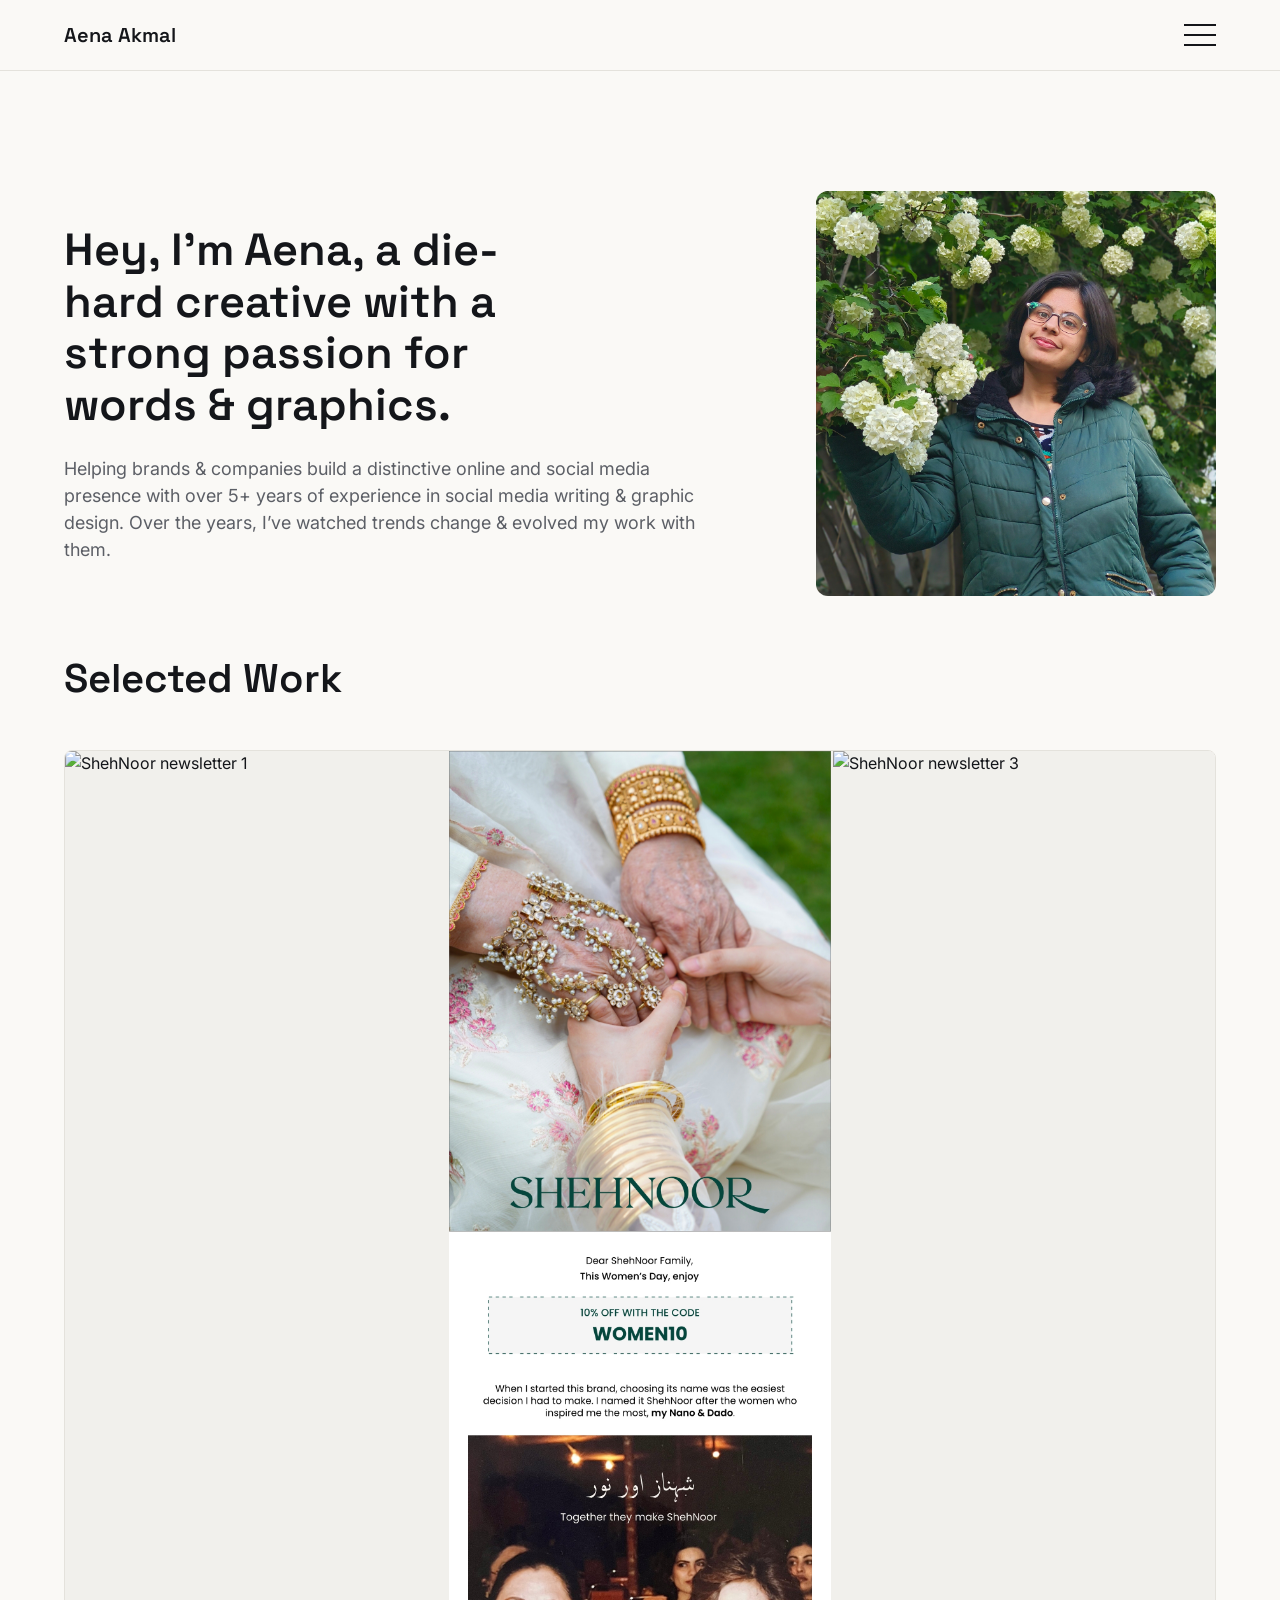
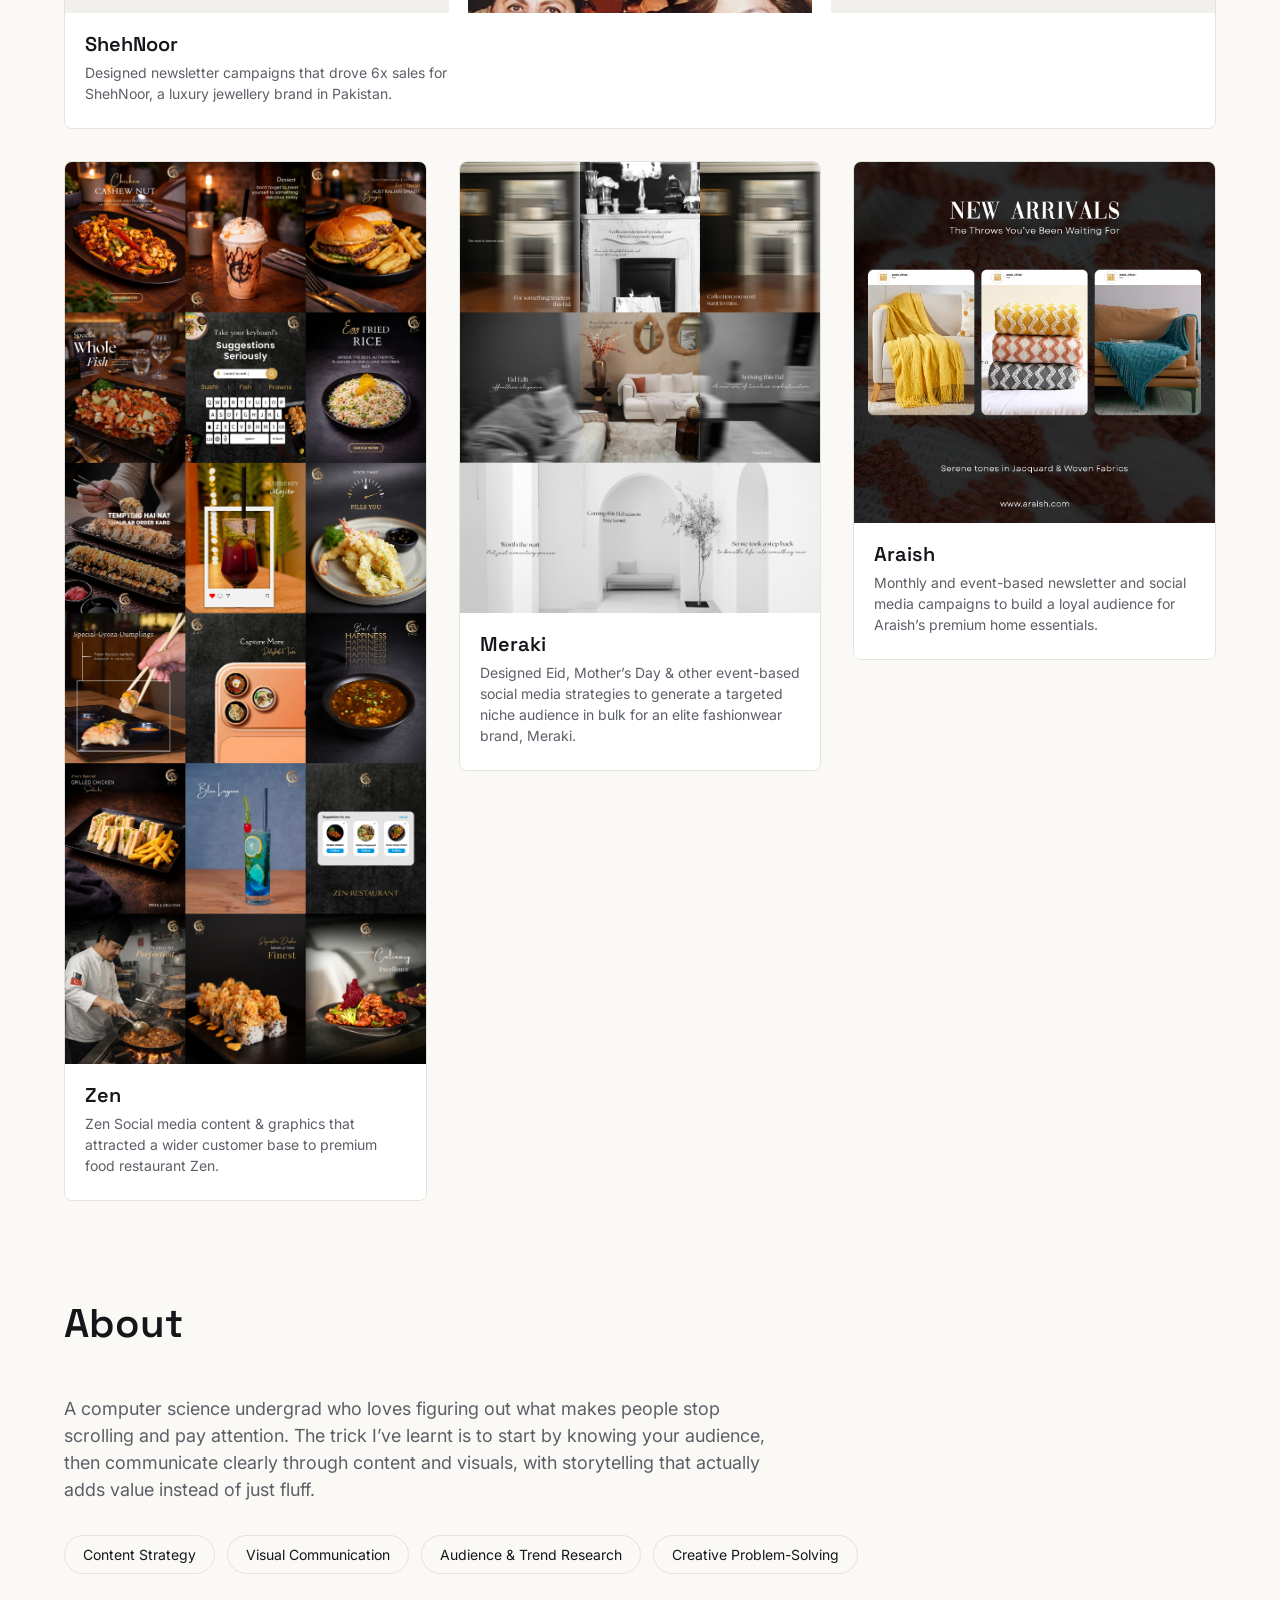
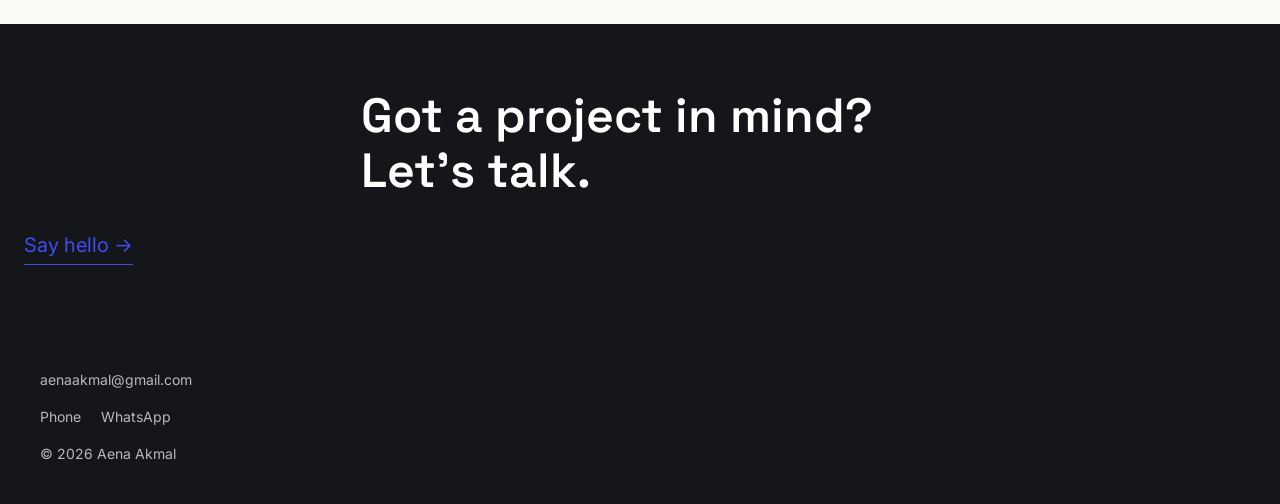
==== index.html @ 73b314c3 "Initial portfolio website" ====
<!doctype html>
<html lang="en">
<head>
  <meta charset="UTF-8">
  <meta name="viewport" content="width=device-width, initial-scale=1.0">

  <!-- ===== EDIT ME: page title + description (shows in browser tab / Google) ===== -->
  <title>Your Name — Portfolio</title>
  <meta name="description" content="Portfolio of Your Name — projects in [your field, e.g. web development].">

  <link rel="preconnect" href="https://fonts.googleapis.com">
  <link rel="preconnect" href="https://fonts.gstatic.com" crossorigin>
  <link href="https://fonts.googleapis.com/css2?family=Space+Grotesk:wght@400;500;600;700&family=Inter:wght@400;500;600&display=swap" rel="stylesheet">

  <link rel="stylesheet" href="style.css">

  <!-- ===== OPTIONAL: replace with your own favicon file ===== -->
  <!-- <link rel="icon" href="favicon.png"> -->

  <style>
  /* ==========================================================
     HERO — two column: text left, image right
  ========================================================== */
  .hero {
    display: flex;
    align-items: center;
    gap: 40px;
    padding-top: 120px;
    padding-bottom: 10px;
  }

  .hero-text {
    flex: 1;
    min-width: 0; /* stops long text from forcing the column wider than intended */
  }

  .hero-text h1 {
    font-size: clamp(32px, 4.5vw, 45px);
  }

  .hero-sub {
    margin-top: 24px;
    max-width: 60ch;
    font-size: 18px;
    color: var(--color-text-muted);
  }

  .hero-image {
    flex: 0 0 400px; /* fixed width column on desktop */
  }

  .hero-image img {
    width: 100%;
    height: auto;
    border-radius: 12px;
    object-fit: cover;
  }

  /* Stack into a single column on smaller screens, image below text */
  @media (max-width: 800px) {
    .hero {
      flex-direction: column;
      align-items: stretch;
      gap: 32px;
    }

    .hero-image {
      flex: none;
      width: 100%;
    }
  }
</style>
</head>
<body>

  <!-- ============================================================
       HEADER / NAV
       - Logo text on the left, hamburger button on the right.
       - Clicking the hamburger opens a full-screen menu (handled in script.js)
  ============================================================= -->
  <header class="site-header">
    <div class="header-inner">
      <a href="#top" class="logo">
        <!-- EDIT ME: your name / brand -->
        Aena Akmal
      </a>

      <button class="menu-toggle" id="menuToggle" aria-label="Open menu" aria-expanded="false">
        <span></span>
        <span></span>
        <span></span>
      </button>
    </div>
  </header>

  <!-- Full-screen nav overlay, hidden until the hamburger is clicked -->
  <nav class="nav-overlay" id="navOverlay">
    <ul class="nav-links">
      <li><a href="#work" class="nav-link">Work</a></li>
      <li><a href="#about" class="nav-link">About</a></li>
      <li><a href="#contact" class="nav-link">Contact</a></li>
    </ul>
    <div class="nav-contact">
      <!-- EDIT ME: your email + socials -->
      <a href="mailto:aenaakmal@gmail.com">aenaakmal@gmail.com</a>
      <div class="nav-socials">
        <a href="tel:+923162750969">Phone</a>
        <a href="https://wa.me/923162750969" target="_blank" rel="noopener">WhatsApp</a>
      </div>
    </div>
  </nav>

  <main id="top">

    <!-- ============================================================
         HERO SECTION
         Big statement about who you are / what you do.
    ============================================================= -->
   <section class="hero">
  <div class="hero-text">
    <h1>
      <!-- EDIT ME: your one-line pitch -->
      Hey, I’m Aena, a die-hard creative with a strong passion for words &  graphics.
    </h1>
    <p class="hero-sub">
      <!-- EDIT ME: a short supporting sentence -->
      Helping brands & companies build a distinctive online and social media presence with over 5+ years of experience in social media writing & graphic design. Over the years, I’ve watched trends change & evolved my work with them.
    </p>
  </div>

  <div class="hero-image">
    <!-- EDIT ME: your photo or a graphic -->
    <img src="./hero-me.jpg" alt="Aena Akmal">
  </div>
</section>

    <!-- ============================================================
         WORK / PROJECTS GRID
         This is the main showcase. Each ".project-card" is one project.

         TO ADD A PROJECT:
         1. Duplicate "project-template.html", rename it (e.g.
            "project-orroland.html"), and fill in your content there
            — that page holds the full case study: gallery + writing samples.
         2. Duplicate a whole <a class="project-card ..."> block below.
         3. Change the href to point at your new case-study file.
         4. Change the <img src="..."> to your own screenshot/graphic.
            (Recommended size: at least 1200x800px, landscape.)
         5. Update the title and description text.

         The first project uses "project-card--large" to make it span
         two columns on desktop — use this for your best/featured project.
         Remove that class if you want all cards the same size.
    ============================================================= -->
    <section class="work" id="work">
      <h2 class="section-heading">Selected Work</h2>

      <div class="project-grid">

        <!-- PROJECT 1 (featured / large) -->
        <a href="shehnoor.html" class="project-card project-card--large">
  <div class="newsletter-preview">
    <div class="newsletter-preview__item">
      <img src="1Churri.gif" alt="ShehNoor newsletter 1">
    </div>
    <div class="newsletter-preview__item">
      <img src="2Women’s day.jpg" alt="ShehNoor newsletter 2">
    </div>
    <div class="newsletter-preview__item">
      <img src="Bahar.gif" alt="ShehNoor newsletter 3">
    </div>
  </div>
  <div class="project-info">
    <h3>ShehNoor</h3>
    <p>Designed newsletter campaigns that drove 6x sales for ShehNoor, a luxury jewellery brand in Pakistan.</p>
  </div>
</a>

        <!-- PROJECT 2 -->
        <a href="zen.html"  class="project-card">
          <img src="Zen layout.jpg" alt="Project Two preview">
          <div class="project-info">
            <h3>Zen</h3>
            <p>Zen
            Social media content & graphics that attracted a wider customer base to premium food restaurant Zen.</p>
          </div>
        </a>

        <!-- PROJECT 3 -->
        <a href="meraki.html"  class="project-card">
          <img src="Meraki.jpg" alt="Project Three preview">
          <div class="project-info">
            <h3>Meraki</h3>
            <p>Designed Eid, Mother’s Day & other event-based social media strategies to generate a targeted niche audience in bulk for an elite fashionwear brand, Meraki.</p>
          </div>
        </a>

        <!-- PROJECT 4 -->
        <a href="araish.html"  class="project-card">
          <img src="Araish.jpg" alt="Project Four preview">
          <div class="project-info">
            <h3>Araish</h3>
            <p>Monthly and event-based newsletter and social media campaigns to build a loyal audience for Araish’s premium home essentials.</p>
          </div>
        </a>

        <!-- Duplicate the <a class="project-card"> block above to add more projects -->

      </div>
    </section>

    <!-- ============================================================
         ABOUT SECTION
         A short bio. Keep it to a few sentences.
    ============================================================= -->
    <section class="about" id="about">
      <h2 class="section-heading">About</h2>
      <div class="about-content">
        <p>
          <!-- EDIT ME: write 2-4 sentences about yourself: who you are,
               what you do, what tools/skills you use, what you're
               currently interested in or looking for. -->
         A computer science undergrad who loves figuring out what makes people stop scrolling and pay attention. The trick I’ve learnt is to start by knowing your audience, then communicate clearly through content and visuals, with storytelling that actually adds value instead of just fluff.
        </p>

        <!-- OPTIONAL: a simple skills list. Delete this block if you don't want it -->
        <ul class="skills-list">
          <li>Content Strategy</li>
          <li>Visual Communication</li>
          <li>Audience & Trend Research</li>
          <li>Creative Problem-Solving</li>
        </ul>
      </div>
    </section>

  </main>

  <!-- ============================================================
       CONTACT / CTA BAND
  ============================================================= -->
  <section class="cta" id="contact">
    <h2>
      <!-- EDIT ME: closing line -->
      Got a project in mind? Let's talk.
    </h2>
    <a href="https://wa.me/923162750969" target="_blank" class="cta-link">Say hello &rarr;</a>
  </section>

  <!-- ============================================================
       FOOTER
  ============================================================= -->
  <footer class="site-footer">
    <div class="footer-inner">
      <div>
        <!-- EDIT ME -->
        <p>aenaakmal@gmail.com</p>
      </div>
      <div class="footer-socials">
        <!-- EDIT ME: your links -->
        <a href="tel:+923162750969">Phone</a>
        <a href="https://wa.me/923162750969" target="_blank" rel="noopener">WhatsApp</a>
      </div>
      <div>
        <!-- EDIT ME: year updates automatically via script.js, name stays -->
        <p>&copy; <span id="year"></span> Aena Akmal</p>
      </div>
    </div>
  </footer>

  <script src="script.js"></script>
</body>
</html>
---- style.css ----
/* ==========================================================
   DESIGN TOKENS
   Change these variables to re-theme the entire site.
========================================================== */
:root {
  --color-bg: #faf9f6;
  --color-text: #14161a;
  --color-text-muted: #5c5f66;
  --color-dark: #14161a;      /* used for header/nav overlay/footer */
  --color-accent: #3d4ef0;    /* used for links, hover states, CTA */
  --color-border: #e4e2dc;

  --font-display: 'Space Grotesk', sans-serif;
  --font-body: 'Inter', sans-serif;

  --max-width: 1200px;
  --gutter: 24px;
}

/* ==========================================================
   RESET / BASE
========================================================== */
* {
  box-sizing: border-box;
  margin: 0;
  padding: 0;
}

html {
  scroll-behavior: smooth;
}

body {
  font-family: var(--font-body);
  color: var(--color-text);
  background: var(--color-bg);
  line-height: 1.5;
  -webkit-font-smoothing: antialiased;
}

img {
  max-width: 100%;
  display: block;
}

a {
  color: inherit;
  text-decoration: none;
}

ul {
  list-style: none;
}

h1, h2, h3 {
  font-family: var(--font-display);
  font-weight: 600;
  line-height: 1.15;
}

/* Respect users who've asked for reduced motion */
@media (prefers-reduced-motion: reduce) {
  html {
    scroll-behavior: auto;
  }
  * {
    animation-duration: 0.001ms !important;
    transition-duration: 0.001ms !important;
  }
}

/* Visible keyboard focus outline everywhere */
a:focus-visible,
button:focus-visible {
  outline: 2px solid var(--color-accent);
  outline-offset: 3px;
}

/* Shared section width + padding */
section {
  max-width: var(--max-width);
  margin: 0 auto;
  padding: 50px var(--gutter);
}

.section-heading {
  font-size: clamp(28px, 4vw, 40px);
  margin-bottom: 48px;
}

/* ==========================================================
   HEADER
========================================================== */
.site-header {
  position: sticky;
  top: 0;
  z-index: 100;
  background: var(--color-bg);
  border-bottom: 1px solid var(--color-border);
}

.header-inner {
  max-width: var(--max-width);
  margin: 0 auto;
  padding: 20px var(--gutter);
  display: flex;
  align-items: center;
  justify-content: space-between;
}

.logo {
  font-family: var(--font-display);
  font-weight: 600;
  font-size: 20px;
}

/* Hamburger button — three lines that animate into an X when open */
.menu-toggle {
  width: 32px;
  height: 22px;
  background: none;
  border: none;
  cursor: pointer;
  position: relative;
  z-index: 210;
}

.menu-toggle span {
  position: absolute;
  left: 0;
  width: 100%;
  height: 2px;
  background: var(--color-text);
  transition: transform 0.3s ease, opacity 0.3s ease, background 0.3s ease;
}

.menu-toggle span:nth-child(1) { top: 0; }
.menu-toggle span:nth-child(2) { top: 10px; }
.menu-toggle span:nth-child(3) { top: 20px; }

/* When menu is open (JS toggles this class on <body>) turn the icon into an X */
body.nav-open .menu-toggle span {
  background: #fff;
}
body.nav-open .menu-toggle span:nth-child(1) {
  transform: translateY(10px) rotate(45deg);
}
body.nav-open .menu-toggle span:nth-child(2) {
  opacity: 0;
}
body.nav-open .menu-toggle span:nth-child(3) {
  transform: translateY(-10px) rotate(-45deg);
}

/* ==========================================================
   FULL-SCREEN NAV OVERLAY
========================================================== */
.nav-overlay {
  position: fixed;
  inset: 0;
  background: var(--color-dark);
  z-index: 200;
  display: flex;
  flex-direction: column;
  justify-content: space-between;
  padding: 120px var(--gutter) 60px;

  /* hidden by default */
  opacity: 0;
  visibility: hidden;
  transform: translateY(-8px);
  transition: opacity 0.3s ease, transform 0.3s ease, visibility 0.3s;
}

body.nav-open .nav-overlay {
  opacity: 1;
  visibility: visible;
  transform: translateY(0);
}

.nav-links {
  display: flex;
  flex-direction: column;
  gap: 20px;
}

.nav-link {
  color: #fff;
  font-family: var(--font-display);
  font-size: clamp(32px, 8vw, 56px);
  font-weight: 500;
  width: fit-content;
  transition: color 0.2s ease;
}

.nav-link:hover {
  color: var(--color-accent);
}

.nav-contact {
  display: flex;
  flex-direction: column;
  gap: 12px;
  color: #fff;
  font-size: 18px;
}

.nav-contact a {
  transition: color 0.2s ease;
}

.nav-contact a:hover {
  color: var(--color-accent);
}

.nav-socials {
  display: flex;
  gap: 20px;
}

/* Lock page scroll while the overlay is open */
body.nav-open {
  overflow: hidden;
}

/* ==========================================================
   HERO
========================================================== */
.hero {
  padding-top: 120px;
  padding-bottom: 80px;
}

.hero h1 {
  font-size: clamp(32px, 4.5vw, 45px);
  max-width: 16ch;
}

.hero-sub {
  margin-top: 24px;
  max-width: 60ch;
  font-size: 18px;
  color: var(--color-text-muted);
}

/* ==========================================================
   PROJECT GRID (masonry-style — no row-height mismatch)
========================================================== */
.project-grid {
  column-count: 3;
  column-gap: 32px;
}

.project-card {
  display: block;
  break-inside: avoid;   /* stops a card from splitting across columns */
  margin-bottom: 32px;
  border-radius: 8px;
  overflow: hidden;
  background: #fff;
  border: 1px solid var(--color-border);
  transition: box-shadow 0.3s ease, transform 0.3s ease;
}

.project-card:hover {
  box-shadow: 0 16px 32px rgba(20, 22, 26, 0.08);
  transform: translateY(-2px);
}

/* Featured project now spans the FULL width as a banner,
   instead of trying to share a row with shorter cards */
.project-card--large {
  column-span: all;
}

.project-card img {
  width: 100%;
  height: auto;
  display: block;
  background: #f1f0ec;
}

.project-info {
  padding: 20px 20px 24px;
  background: #fff;
}

.project-info h3 {
  font-size: 20px;
  margin-bottom: 6px;
  color: var(--color-text);
}

.project-info p {
  font-size: 14px;
  color: var(--color-text-muted);
  max-width: 46ch;
}

/* Shows 3 newsletters as a filmstrip — each one cropped to its
   top portion instead of squished small, so nothing looks blurry
   even though newsletters themselves are very long/tall. */
.newsletter-preview {
  display: flex;
  gap: 2px;
  width: 100%;
  aspect-ratio: 4 / 3;
  overflow: hidden;
  background: #f1f0ec;
}

.newsletter-preview__item {
  flex: 1;
  overflow: hidden;
}

.newsletter-preview__item img {
  width: 100%;
  height: 100%;
  object-fit: cover;
  object-position: top center;  /* shows the header/hero of the newsletter, not a squished full view */
  transition: transform 0.5s ease;
}

.project-card:hover .newsletter-preview__item img {
  transform: scale(1.05);
}

/* Shows 3 newsletters as a filmstrip — each one cropped to its
   top portion instead of squished small, so nothing looks blurry
   even though newsletters themselves are very long/tall. */
.newsletter-preview {
  display: flex;
  gap: 2px;
  width: 100%;
  aspect-ratio: 4 / 3;
  overflow: hidden;
  background: #f1f0ec;
}

.newsletter-preview__item {
  flex: 1;
  overflow: hidden;
}

.newsletter-preview__item img {
  width: 100%;
  height: 100%;
  object-fit: cover;
  object-position: top center;  /* shows the header/hero of the newsletter, not a squished full view */
  transition: transform 0.5s ease;
}

.project-card:hover .newsletter-preview__item img {
  transform: scale(1.05);
}


/* ==========================================================
   ABOUT
========================================================== */
.about-content p {
  max-width: 65ch;
  font-size: 18px;
  color: var(--color-text-muted);
}

.skills-list {
  margin-top: 32px;
  display: flex;
  flex-wrap: wrap;
  gap: 12px;
}

.skills-list li {
  border: 1px solid var(--color-border);
  border-radius: 999px;
  padding: 8px 18px;
  font-size: 14px;
}

/* ==========================================================
   CTA BAND
========================================================== */
.cta {
  max-width: none;
  background: var(--color-dark);
  color: #fff;
  text-align: left;
  padding: 100px var(--gutter);
}

.cta-inner,
.cta h2 {
  max-width: var(--max-width);
  margin: 0 auto;
}

.cta h2 {
  font-size: clamp(28px, 5vw, 48px);
  max-width: 18ch;
  margin-bottom: 32px;
}

.cta-link {
  display: inline-block;
  max-width: var(--max-width);
  margin: 0 auto;
  font-size: 20px;
  color: var(--color-accent);
  border-bottom: 1px solid var(--color-accent);
  padding-bottom: 4px;
  transition: color 0.2s ease, border-color 0.2s ease;
}

.cta-link:hover {
  color: #fff;
  border-color: #fff;
}

/* ==========================================================
   FOOTER
========================================================== */
.site-footer {
  background: var(--color-dark);
  color: rgba(255, 255, 255, 0.7);
  padding: 40px var(--gutter);
}

.footer-inner {
  max-width: var(--max-width);
  margin: 0 auto;
  display: flex;
  flex-wrap: wrap;
  gap: 16px;
  justify-content: space-between;
  font-size: 14px;
}

.footer-socials {
  display: flex;
  gap: 20px;
}

.footer-socials a:hover,
.footer-inner a:hover {
  color: #fff;
}

/* ==========================================================
   PROJECT / CASE STUDY PAGE
========================================================== */
.project-hero img {
  width: 100%;
  max-height: 70vh;
  object-fit: cover;
}

.project-intro {
  padding-bottom: 48px;
}

.project-intro h1 {
  font-size: clamp(28px, 5vw, 48px);
  max-width: 20ch;
  margin-bottom: 40px;
}

.project-meta {
  display: flex;
  flex-wrap: wrap;
  gap: 40px;
  padding: 24px 0;
  margin-bottom: 32px;
  border-top: 1px solid var(--color-border);
  border-bottom: 1px solid var(--color-border);
}

.project-meta span {
  display: block;
  font-size: 13px;
  color: var(--color-text-muted);
  margin-bottom: 4px;
}

.project-meta p {
  font-size: 16px;
}

.project-body p {
  max-width: 65ch;
  font-size: 18px;
  color: var(--color-text-muted);
  margin-bottom: 16px;
}

/* Gallery grid — click any item to open it in the lightbox */
.gallery-grid {
  display: grid;
  grid-template-columns: repeat(2, 1fr);
  gap: var(--gutter);
}

.gallery-item {
  border: none;
  padding: 0;
  background: none;
  cursor: zoom-in;
  border-radius: 4px;
  overflow: hidden;
  aspect-ratio: 4 / 3;
}

.gallery-item img {
  width: 100%;
  height: 100%;
  object-fit: cover;
  transition: transform 0.4s ease;
}

.gallery-item:hover img {
  transform: scale(1.04);
}

/* Writing samples section */
.project-docs {
  padding-top: 0;
}

.doc-link {
  display: inline-block;
  font-size: 18px;
  color: var(--color-accent);
  border-bottom: 1px solid var(--color-accent);
  padding-bottom: 4px;
  transition: color 0.2s ease, border-color 0.2s ease;
}

.doc-link:hover {
  color: var(--color-text);
  border-color: var(--color-text);
}

/* Used only if you switch to the embedded Google Doc option */
.doc-embed {
  width: 100%;
  height: 800px;
  border: 1px solid var(--color-border);
  border-radius: 4px;
}

.project-next {
  padding-top: 0;
}

.project-next a {
  font-size: 16px;
  color: var(--color-text-muted);
}

.project-next a:hover {
  color: var(--color-text);
}

/* ==========================================================
   LIGHTBOX (full-size image viewer for the gallery)
========================================================== */
.lightbox {
  position: fixed;
  inset: 0;
  background: rgba(0, 0, 0, 0.92);
  display: flex;
  align-items: center;
  justify-content: center;
  padding: 40px;
  z-index: 300;

  opacity: 0;
  visibility: hidden;
  transition: opacity 0.25s ease, visibility 0.25s;
}

.lightbox.is-open {
  opacity: 1;
  visibility: visible;
}

.lightbox img {
  max-width: 100%;
  max-height: 100%;
  border-radius: 4px;
}

.lightbox-close {
  position: absolute;
  top: 24px;
  right: 32px;
  background: none;
  border: none;
  color: #fff;
  font-size: 36px;
  line-height: 1;
  cursor: pointer;
}



/* ==========================================================
   RESPONSIVE
========================================================== */
@media (max-width: 900px) {
  .project-grid {
    column-count: 2;
  }
}

@media (max-width: 600px) {
  .project-grid {
    column-count: 1;
  }
}

  .gallery-grid {
    grid-template-columns: 1fr;
  }

  .cta {
    padding: 64px var(--gutter);
  }

  .footer-inner {
    flex-direction: column;
    align-items: flex-start;
  }
}
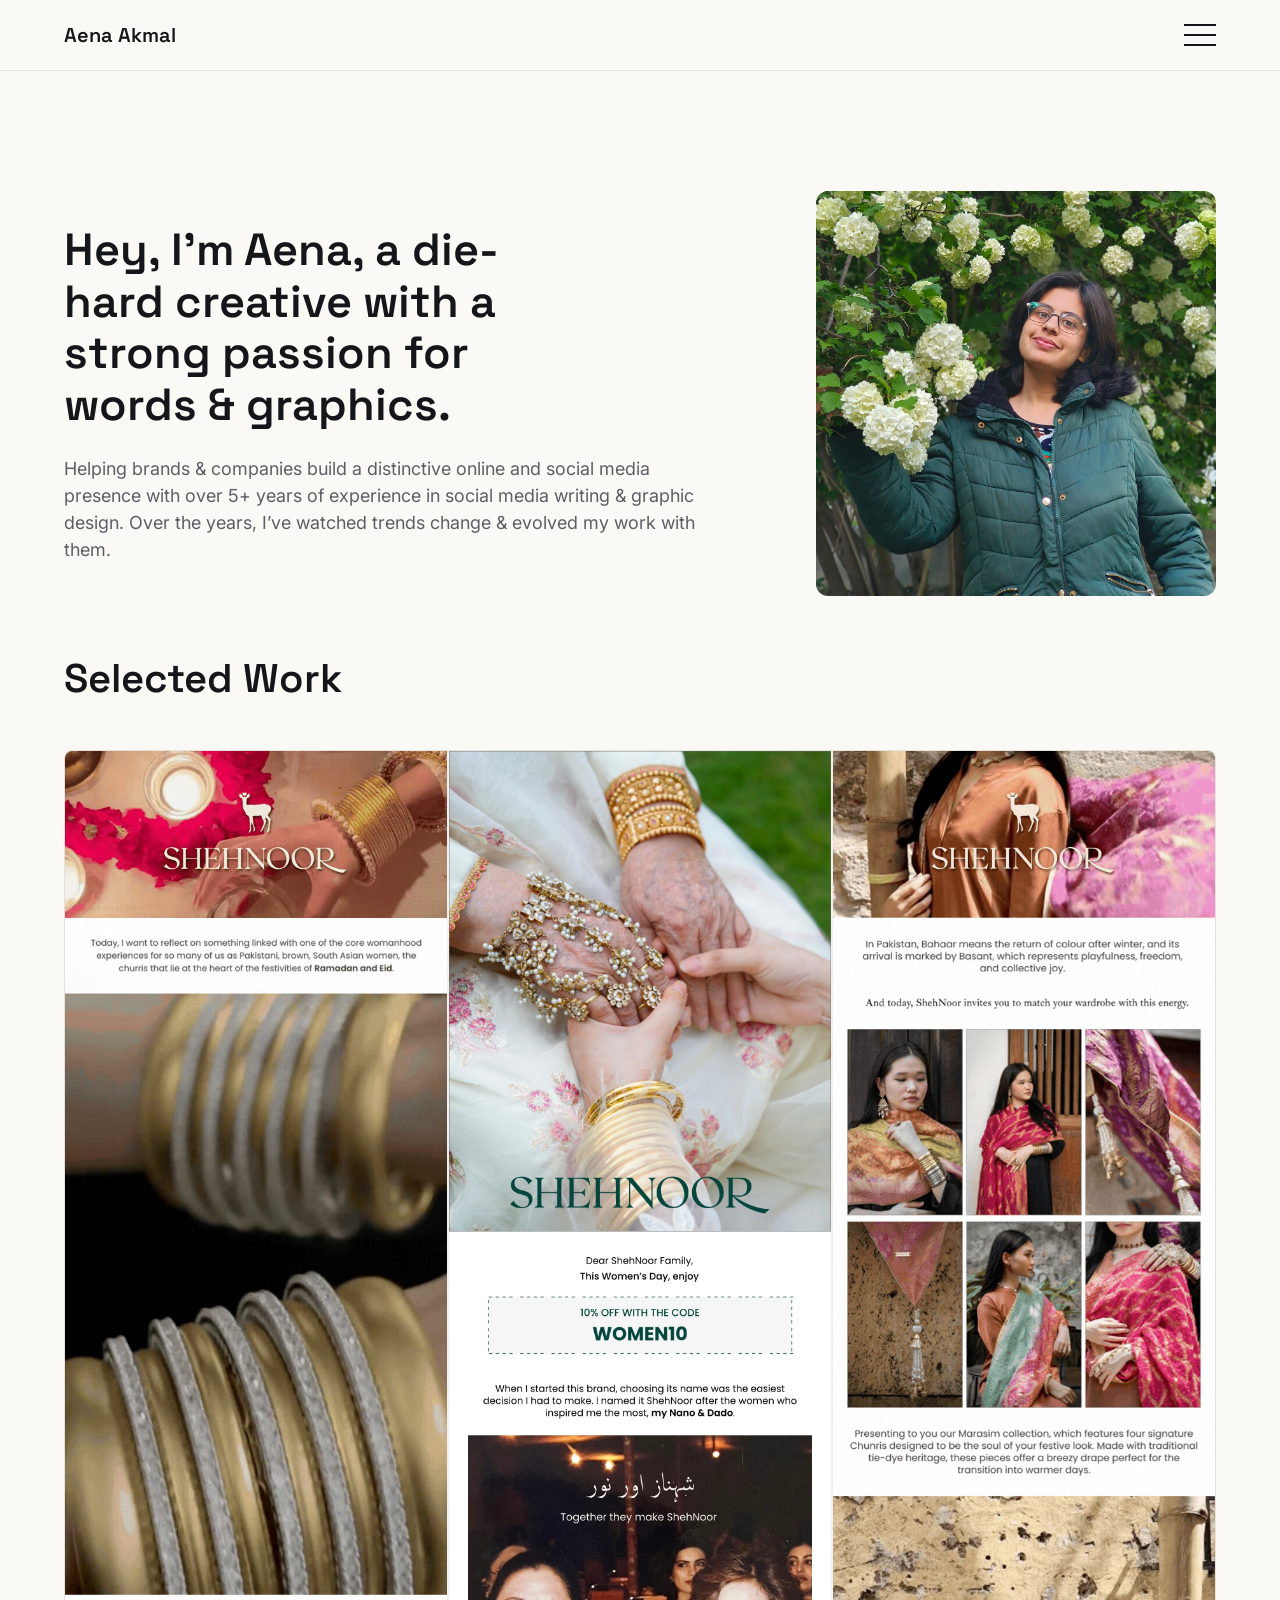
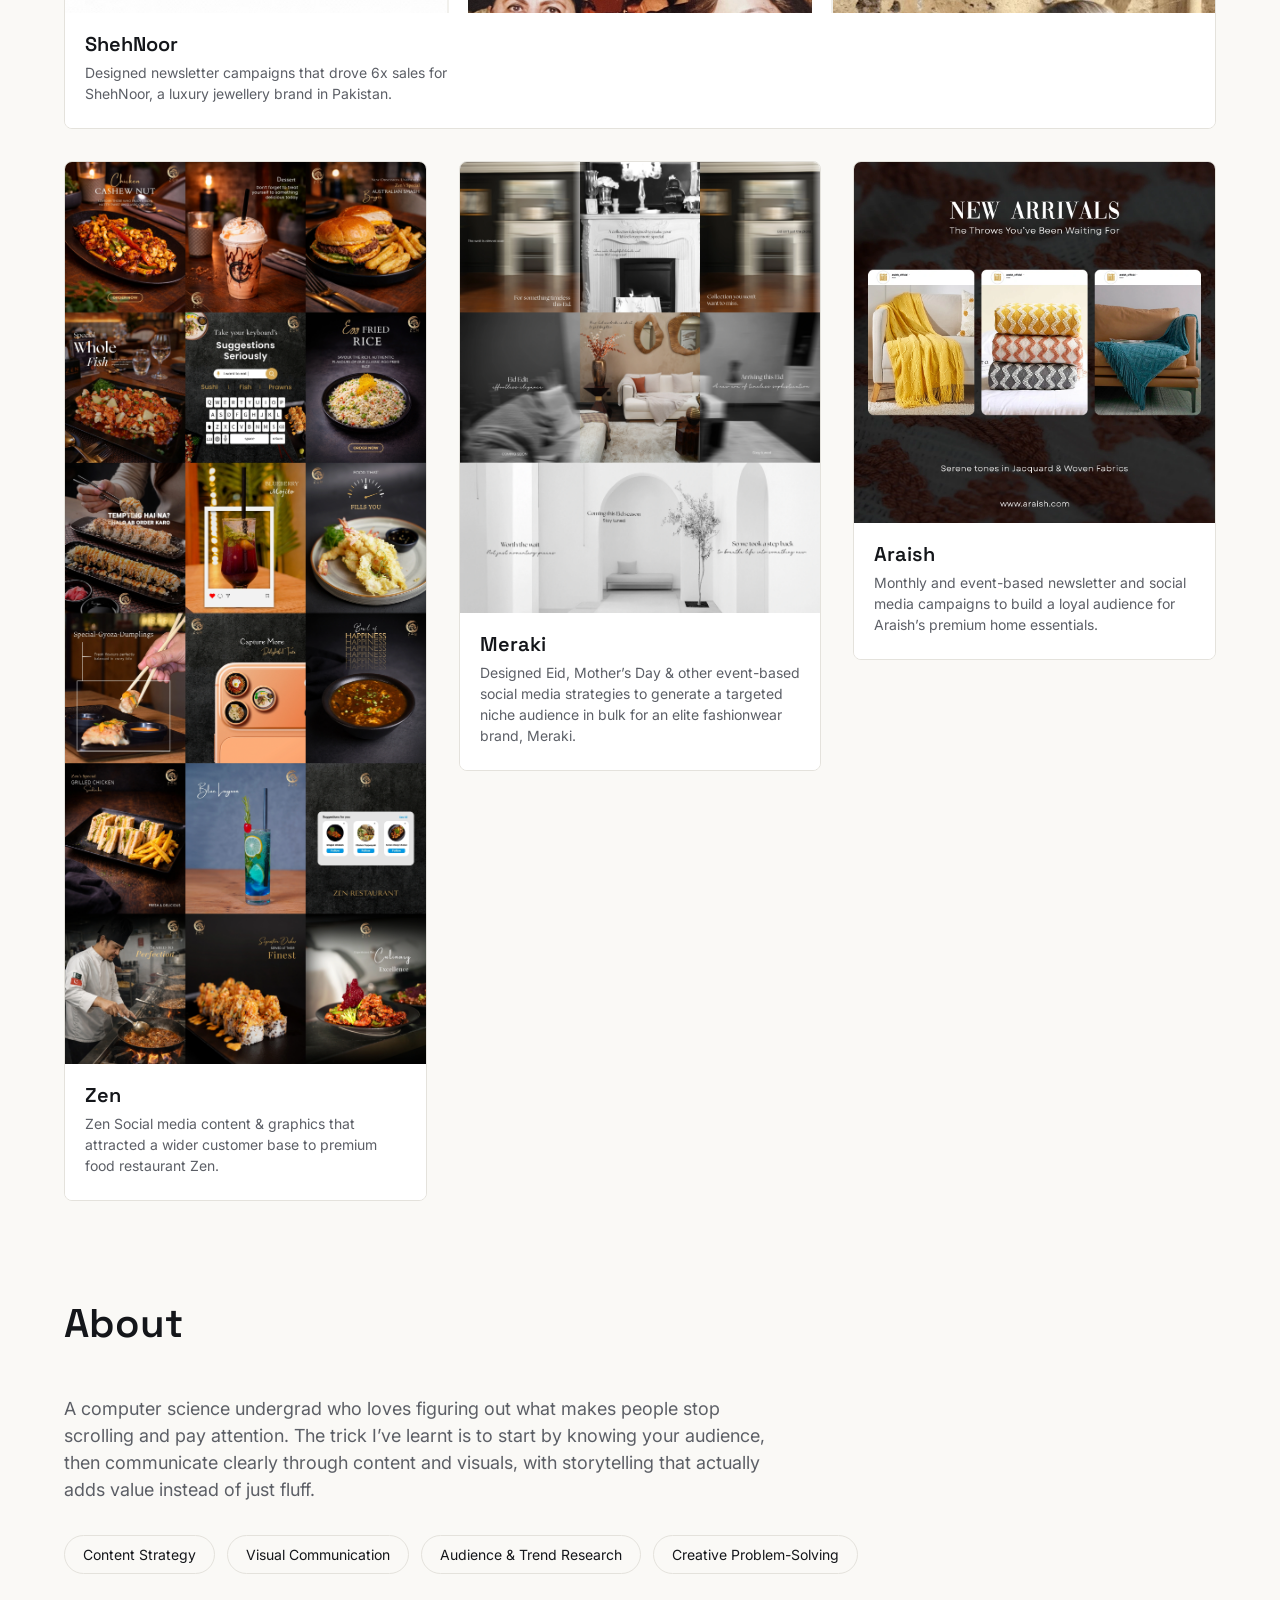
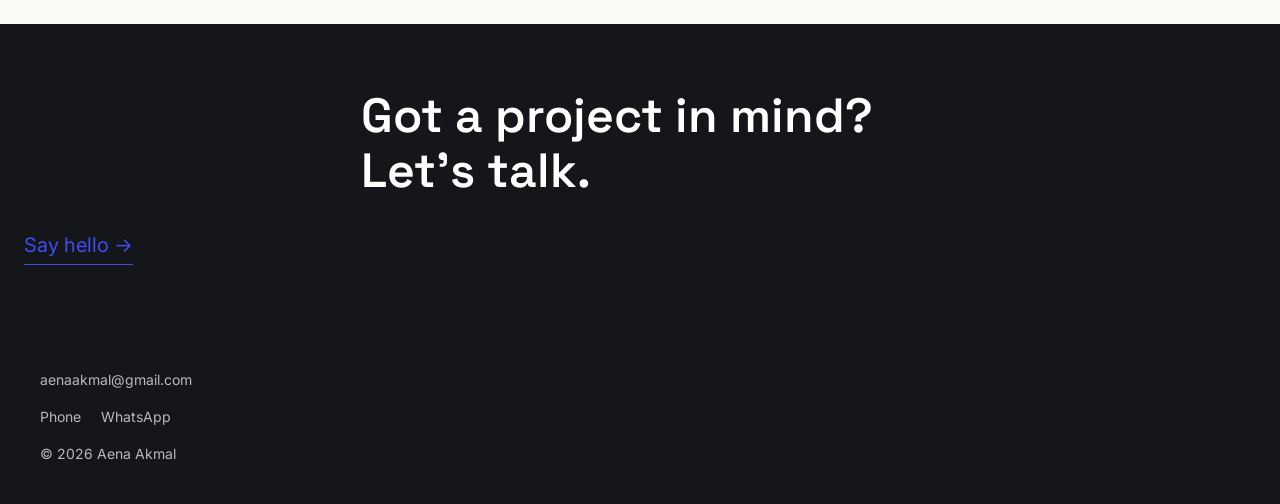
==== commit 83f58f57: "Optimize portfolio titles" ====
--- a/index.html
+++ b/index.html
@@ -5,7 +5,7 @@
   <meta name="viewport" content="width=device-width, initial-scale=1.0">
 
   <!-- ===== EDIT ME: page title + description (shows in browser tab / Google) ===== -->
-  <title>Your Name — Portfolio</title>
+  <title>Aena's Portfolio</title>
   <meta name="description" content="Portfolio of Your Name — projects in [your field, e.g. web development].">
 
   <link rel="preconnect" href="https://fonts.googleapis.com">
@@ -69,6 +69,16 @@
       width: 100%;
     }
   }
+
+/* Sizing for converted GIF videos only */
+.optimized-gif {
+    display: block;
+    width: 100%;
+    height: auto;
+    max-width: 100%;
+    object-fit: contain;
+}
+
 </style>
 </head>
 <body>
@@ -130,7 +140,7 @@
 
   <div class="hero-image">
     <!-- EDIT ME: your photo or a graphic -->
-    <img src="./hero-me.jpg" alt="Aena Akmal">
+    <img src="optimized/hero-me.webp" alt="Aena Akmal">
   </div>
 </section>
 
@@ -161,13 +171,13 @@
         <a href="shehnoor.html" class="project-card project-card--large">
   <div class="newsletter-preview">
     <div class="newsletter-preview__item">
-      <img src="1Churri.gif" alt="ShehNoor newsletter 1">
+      <video class="optimized-gif" src="optimized/1Churri.webm" alt="ShehNoor newsletter 1" autoplay muted loop playsinline></video>
     </div>
     <div class="newsletter-preview__item">
-      <img src="2Women’s day.jpg" alt="ShehNoor newsletter 2">
+      <img src="optimized/2Women’s day.webp" alt="ShehNoor newsletter 2">
     </div>
     <div class="newsletter-preview__item">
-      <img src="Bahar.gif" alt="ShehNoor newsletter 3">
+      <video class="optimized-gif" src="optimized/Bahar.webm" alt="ShehNoor newsletter 3" autoplay muted loop playsinline></video>
     </div>
   </div>
   <div class="project-info">
@@ -178,7 +188,7 @@
 
         <!-- PROJECT 2 -->
         <a href="zen.html"  class="project-card">
-          <img src="Zen layout.jpg" alt="Project Two preview">
+          <img src="optimized/Zen layout.webp" alt="Project Two preview">
           <div class="project-info">
             <h3>Zen</h3>
             <p>Zen
@@ -188,7 +198,7 @@
 
         <!-- PROJECT 3 -->
         <a href="meraki.html"  class="project-card">
-          <img src="Meraki.jpg" alt="Project Three preview">
+          <img src="optimized/Meraki.webp" alt="Project Three preview">
           <div class="project-info">
             <h3>Meraki</h3>
             <p>Designed Eid, Mother’s Day & other event-based social media strategies to generate a targeted niche audience in bulk for an elite fashionwear brand, Meraki.</p>
@@ -197,7 +207,7 @@
 
         <!-- PROJECT 4 -->
         <a href="araish.html"  class="project-card">
-          <img src="Araish.jpg" alt="Project Four preview">
+          <img src="optimized/Araish.webp" alt="Project Four preview">
           <div class="project-info">
             <h3>Araish</h3>
             <p>Monthly and event-based newsletter and social media campaigns to build a loyal audience for Araish’s premium home essentials.</p>
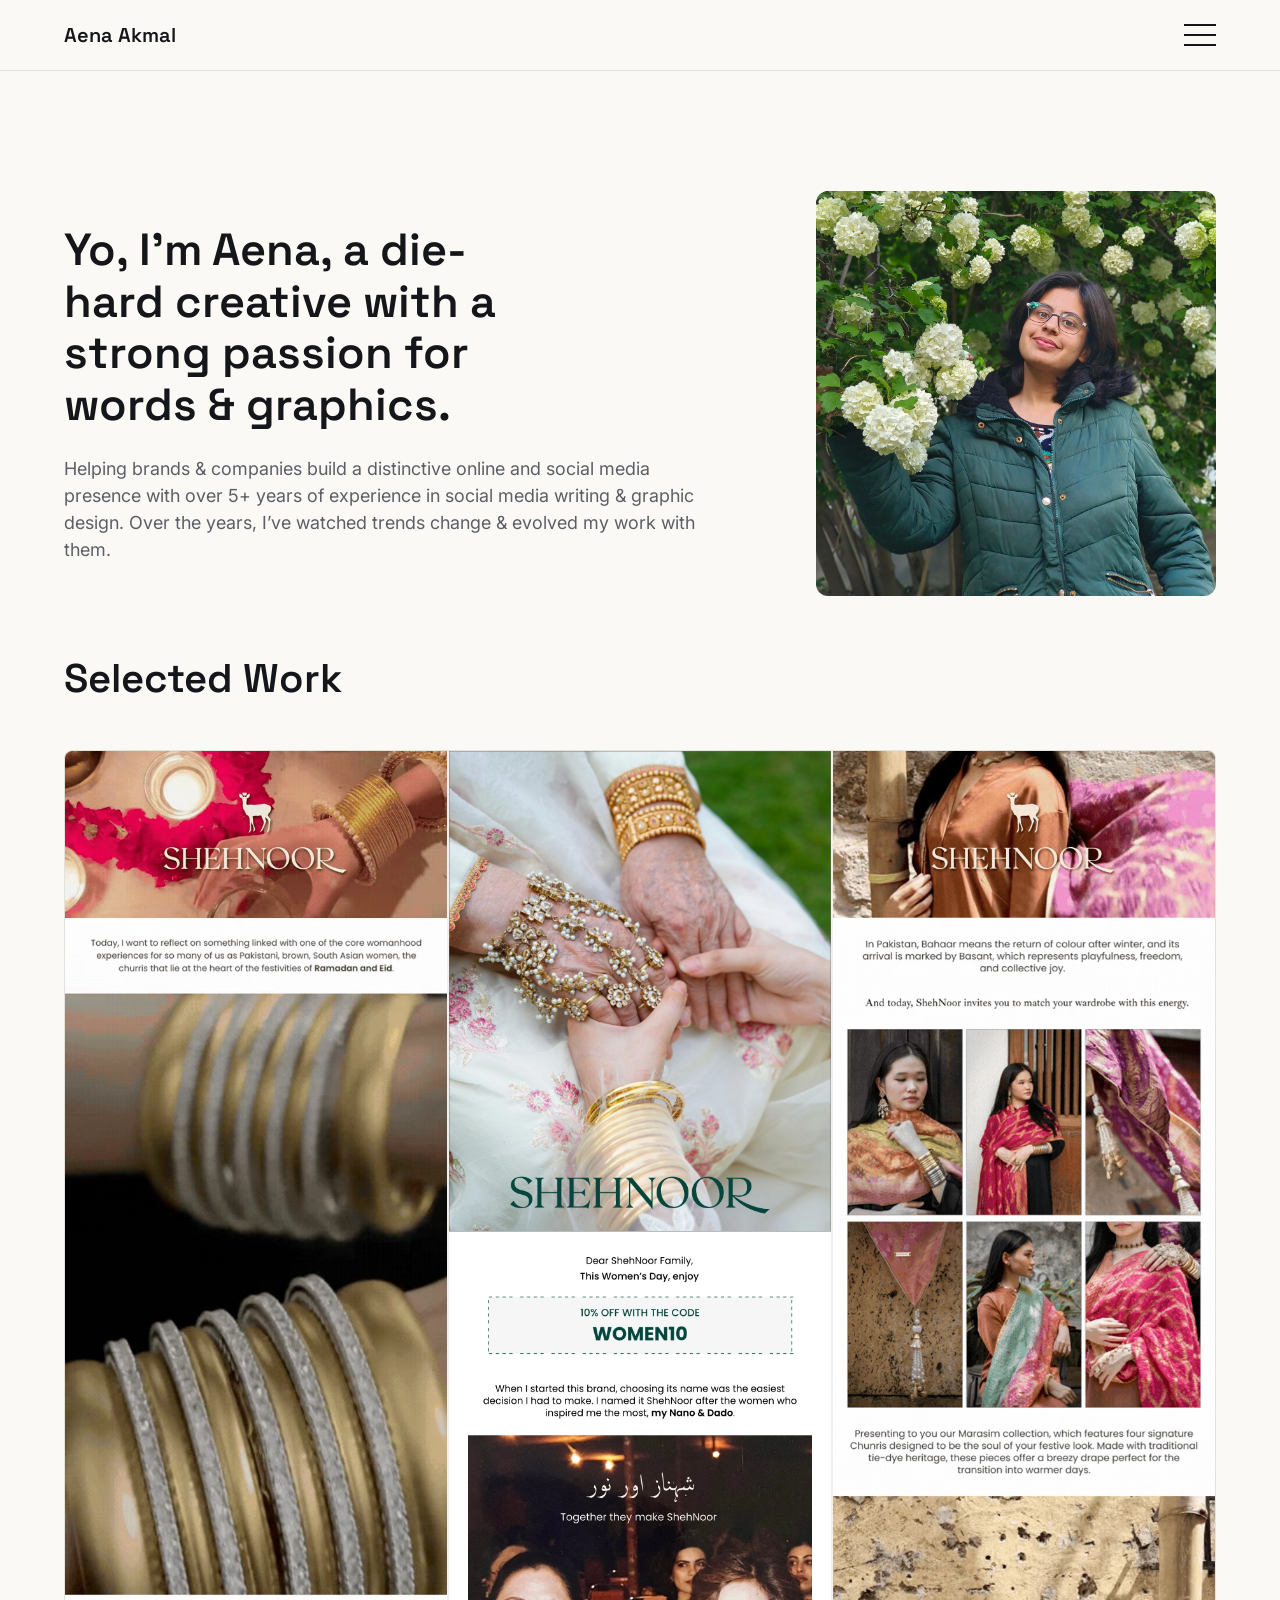
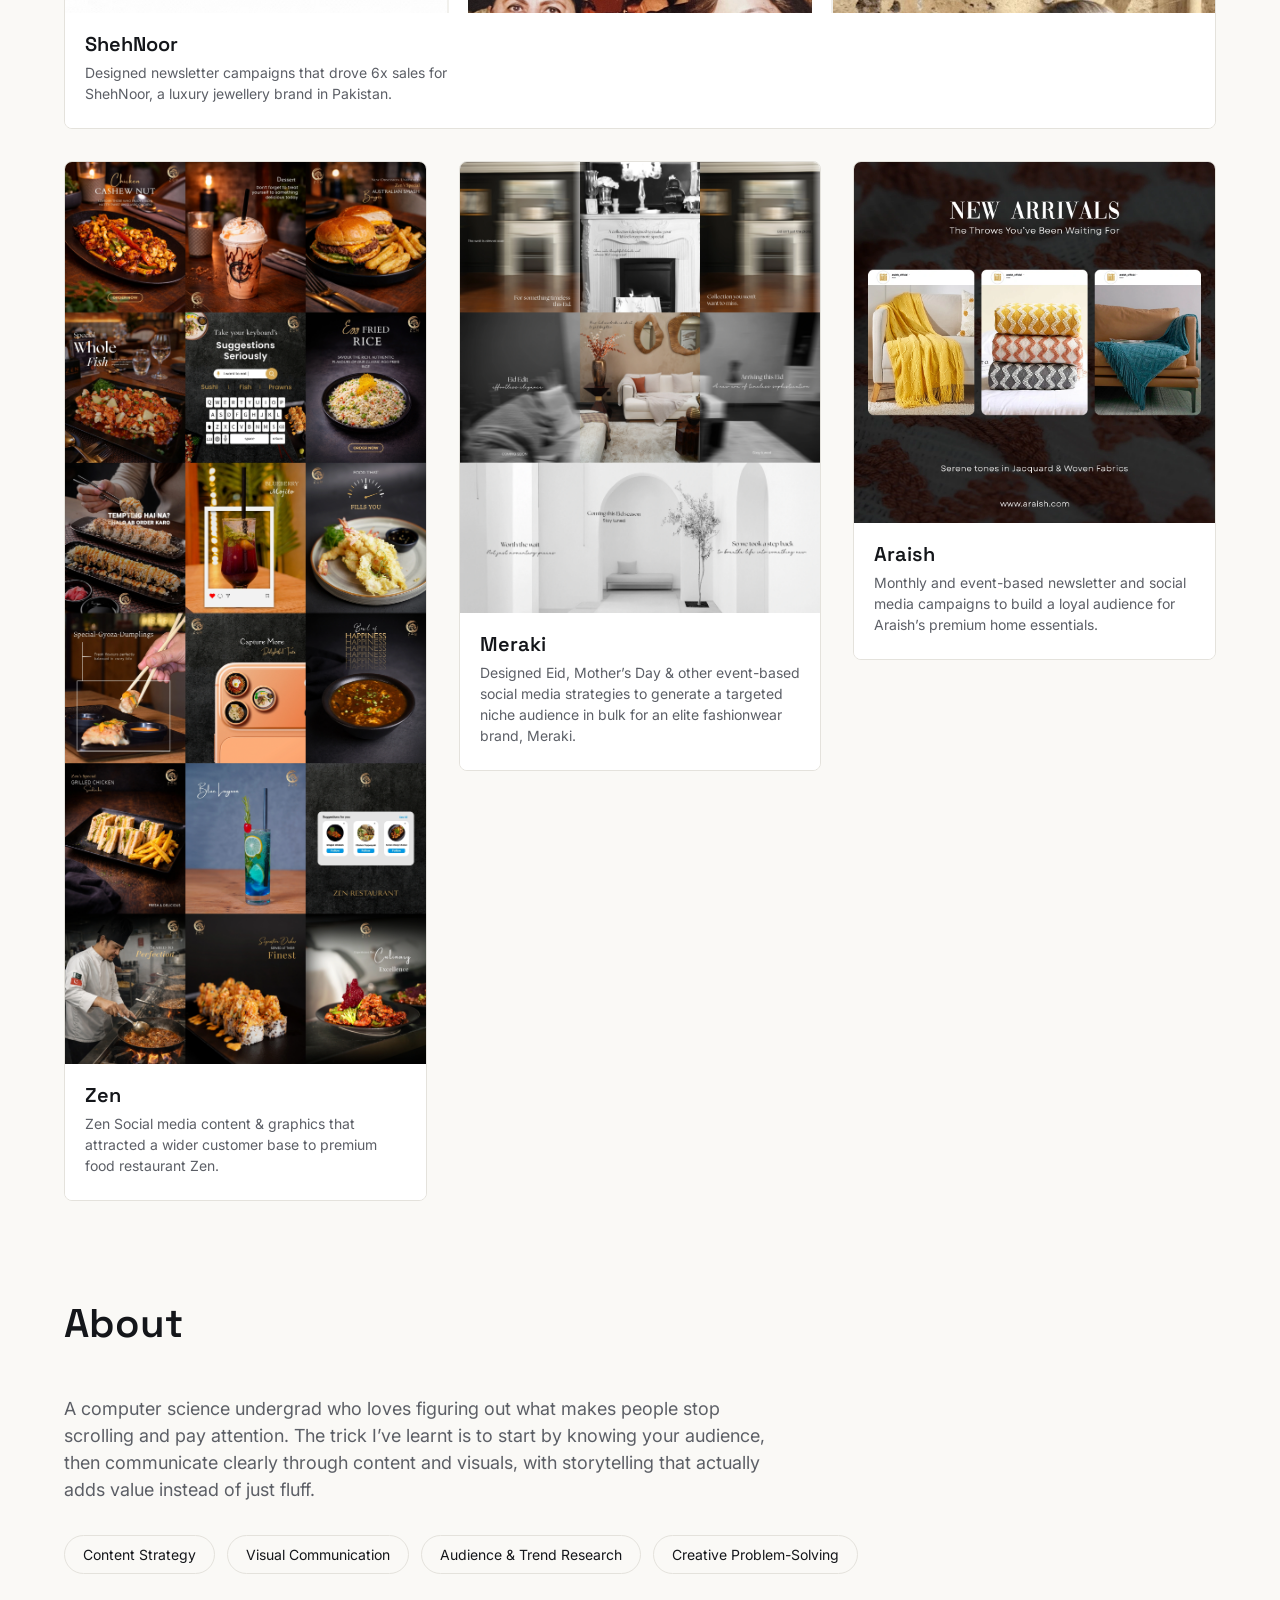
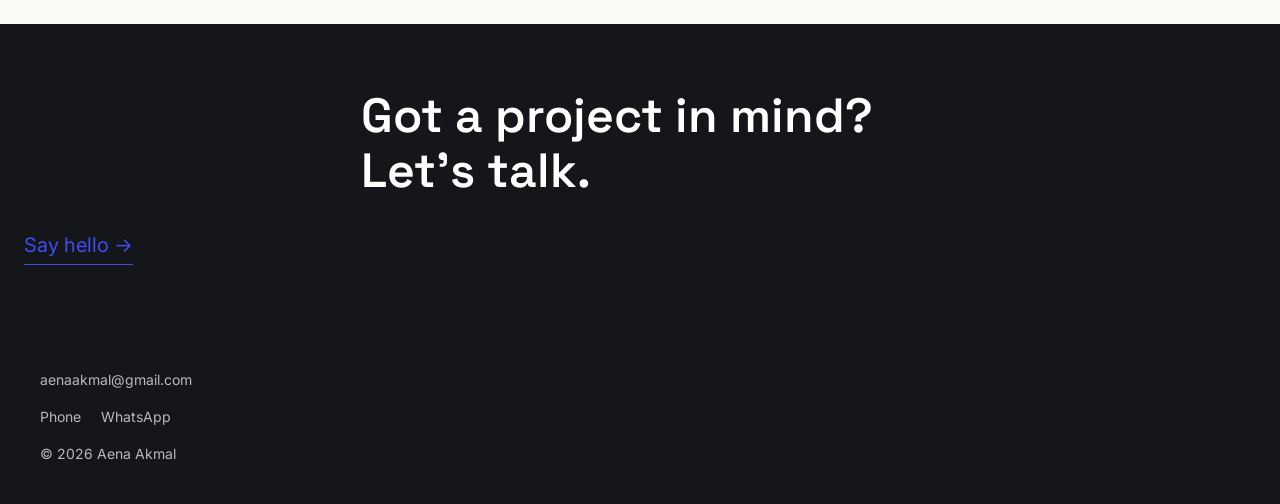
==== commit 70ec26fe: "Updated smth" ====
--- a/index.html
+++ b/index.html
@@ -6,7 +6,7 @@
 
   <!-- ===== EDIT ME: page title + description (shows in browser tab / Google) ===== -->
   <title>Aena's Portfolio</title>
-  <meta name="description" content="Portfolio of Your Name — projects in [your field, e.g. web development].">
+  <meta name="description" content="Creative Projects">
 
   <link rel="preconnect" href="https://fonts.googleapis.com">
   <link rel="preconnect" href="https://fonts.gstatic.com" crossorigin>
@@ -130,7 +130,7 @@
   <div class="hero-text">
     <h1>
       <!-- EDIT ME: your one-line pitch -->
-      Hey, I’m Aena, a die-hard creative with a strong passion for words &  graphics.
+      Yo, I’m Aena, a die-hard creative with a strong passion for words &  graphics.
     </h1>
     <p class="hero-sub">
       <!-- EDIT ME: a short supporting sentence -->
